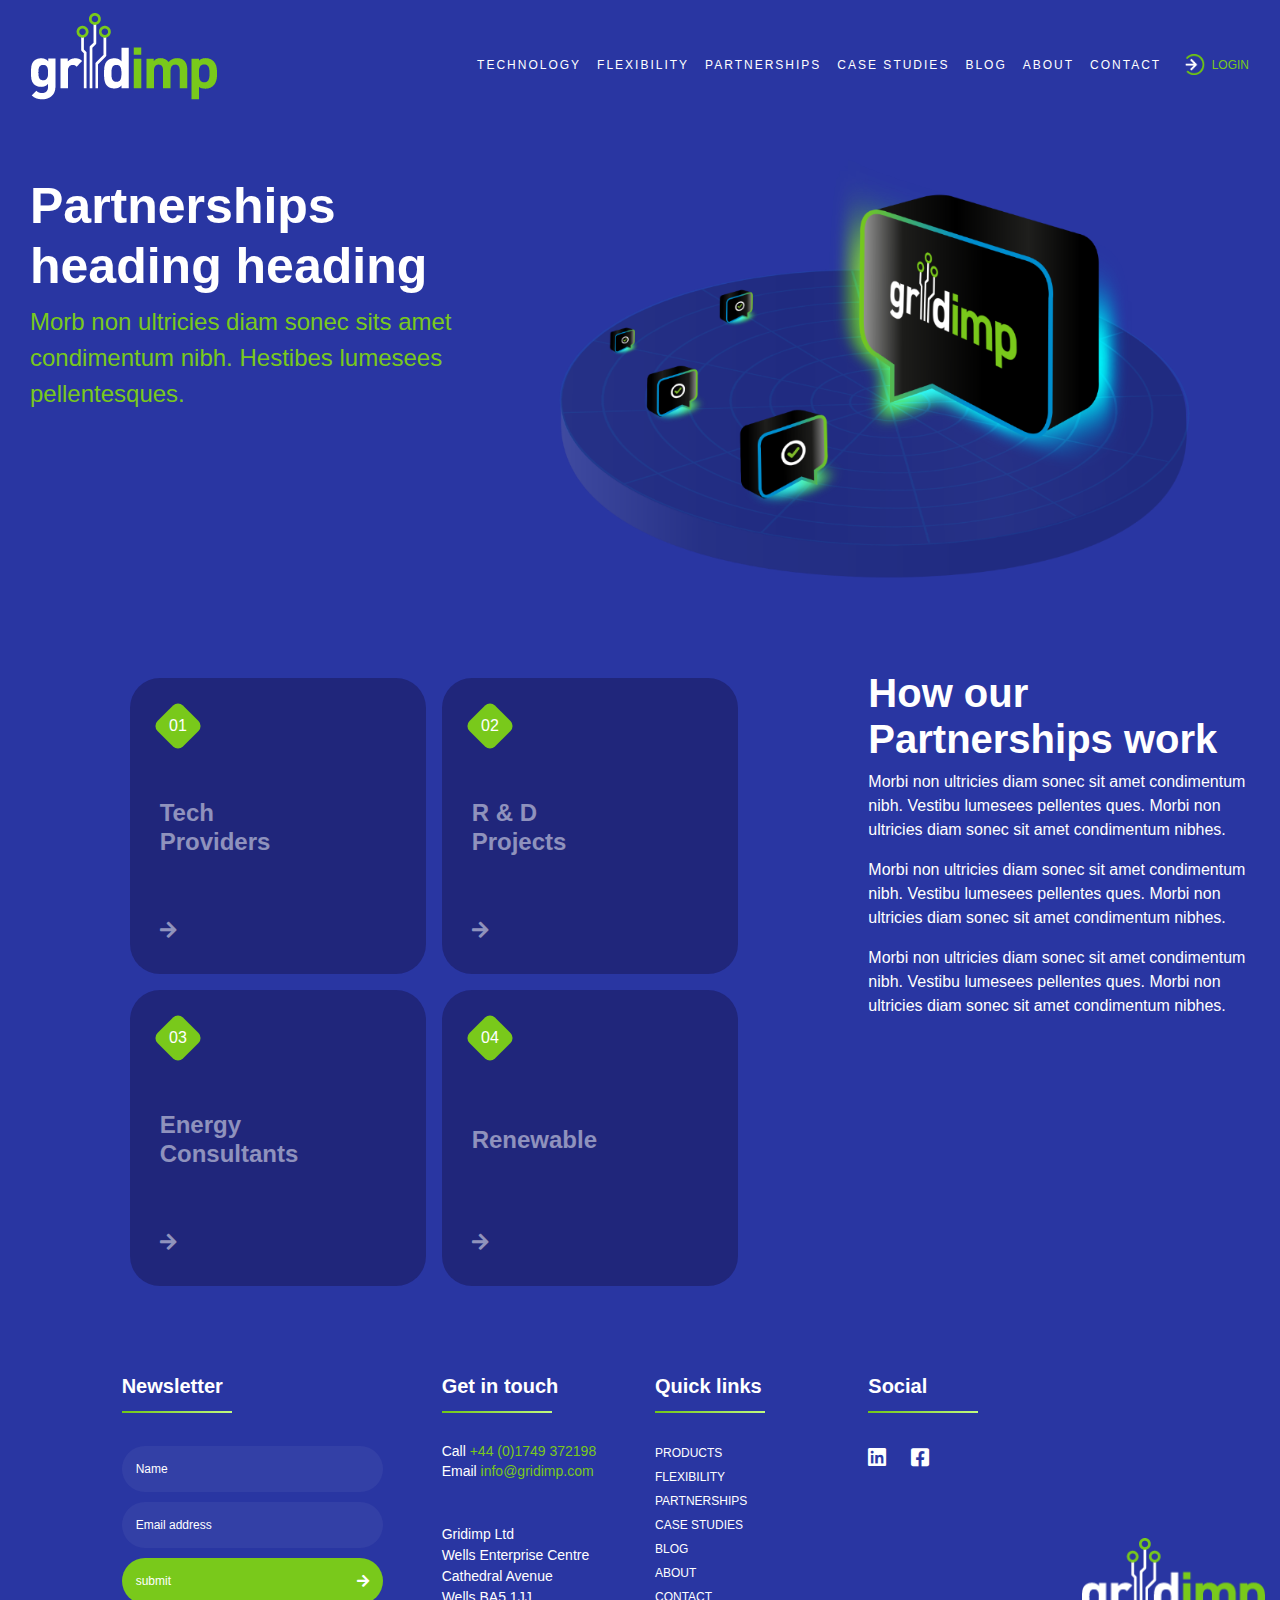
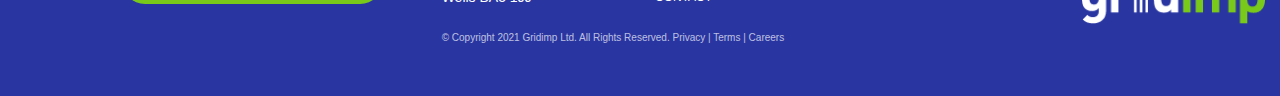
==== index.html @ 1a2877ed "first commit" ====
<!DOCTYPE html>
<html lang="en">

<head>
    <meta charset="UTF-8">
    <meta http-equiv="X-UA-Compatible" content="IE=edge">
    <meta name="viewport" content="width=device-width, initial-scale=1.0">
    <title>Grid</title>
    <link rel="stylesheet" href="./style1.css">
    <link rel="stylesheet" href="./media/icons/icomoon/style.css">
    <!-- BootStrap4.0 -->
    <link rel="stylesheet" href="https://cdn.jsdelivr.net/npm/bootstrap@4.6.1/dist/css/bootstrap.min.css">
    <script src="https://cdn.jsdelivr.net/npm/jquery@3.5.1/dist/jquery.slim.min.js"></script>
    <script src="https://cdn.jsdelivr.net/npm/popper.js@1.16.1/dist/umd/popper.min.js"></script>
    <script src="https://cdn.jsdelivr.net/npm/bootstrap@4.6.1/dist/js/bootstrap.bundle.min.js"></script>
    <!-- BootStrap4.0 -->
    <style>
        .navbar-dark .navbar-nav .nav-link {
            color: #ffffff;
            font-size: 12px;
            font-family: azo-sans-web, sans-serif;
            font-style: normal;
            font-weight: 500;
            letter-spacing: 2px;
            transition: 0.2s linear;
        }

        .navbar-dark .navbar-nav .nav-link:hover,
        .navbar-dark .navbar-nav .nav-link:focus {
            color: #79C91B;
            font-size: 12px;
            font-family: azo-sans-web, sans-serif;
            font-style: normal;
            font-weight: 500;
        }

        .dropdown-menu {
            border: none;
            color: #ffffff;
        }

        .dropdown-item {
            color: #fff;
            font-family: azo-sans-web, sans-serif;
            font-style: normal;
            font-weight: 500;
            font-size: 12px;
        }

        .dropdown-item:hover {
            background-color: transparent;
            color: #79C91B;
        }

        .nav-link {
            position: relative;
        }

        .nav-link::before {
            content: '';
            position: absolute;
            bottom: 0px;
            left: 20px;
            background: linear-gradient(to right, #70C618, #C1FA7F);
            height: 2px;
            width: 0%;
        }

        .nav-link:hover::before {
            width: 80%;
            transition: 0.2s linear;
        }

        @media (max-width: 768px) {
            .nav-link:hover::before {
                width: 18%;
                transition: 0.2s linear;
            }
        }

        .row {
            display: flex;
            flex-wrap: wrap;
            margin-right: -15px;
            margin-left: -15px;
        }
    </style>
</head>

<body>
    <main>
        <!-- Header -->
        <header>
            <!-- Navbar -->
            <nav class="navbar navbar-expand-md bg-transparent navbar-dark">
                <div class="container-fluid">
                    <!-- Brand -->
                    <a class="navbar-brand" href="#0">
                        <img src="./media/gridImpLogo.png" alt="wlogo">
                    </a>

                    <!-- Toggler/collapsibe Button -->
                    <button class="navbar-toggler" type="button" data-toggle="collapse"
                        data-target="#collapsibleNavbar">
                        <span class="navbar-toggler-icon"></span>
                    </button>

                    <!-- Navbar links -->
                    <div class="collapse navbar-collapse" id="collapsibleNavbar">
                        <ul class="navbar-nav pt-3 ml-auto ml-lg-auto">
                            <li class="nav-item">
                                <a class="nav-link" href="#">TECHNOLOGY</a>
                            </li>
                            <li class="nav-item">
                                <a class="nav-link" href="#">FLEXIBILITY</a>
                            </li>
                            <li class="nav-item d-block d-md-none d-lg-block">
                                <a class="nav-link" href="#">PARTNERSHIPS</a>
                            </li>
                            <li class="nav-item d-block  d-md-none d-lg-block">
                                <a class="nav-link" href="#">CASE STUDIES</a>
                            </li>
                            <li class="nav-item d-block  d-md-none d-lg-block">
                                <a class="nav-link" href="#">BLOG</a>
                            </li>
                            <li class="nav-item d-block d-md-none d-lg-block">
                                <a class="nav-link" href="#">ABOUT</a>
                            </li>
                            <li class="nav-item d-block d-md-none d-lg-block">
                                <a class="nav-link" href="#">CONTACT</a>
                            </li>
                            <li class="nav-item dropdown d-none d-md-block d-lg-none">
                                <a class="nav-link dropdown-toggle" href="#" id="navbardrop" data-toggle="dropdown">
                                    MORE
                                </a>
                                <div class="dropdown-menu bg-transparent dropMenu">
                                    <a class="dropdown-item" href="#">CASE STUDIES</a>
                                    <a class="dropdown-item" href="#">BLOG</a>
                                    <a class="dropdown-item" href="#">ABOUT</a>
                                    <a class="dropdown-item" href="#">CONTACT</a>
                                </div>
                            </li>
                            <li class="nav-item pl-lg-3 pt-1">
                                <a href="#0" class="d-block" id="logLink">
                                    <img src="./media/lgBtnGrid.png" alt="lsg" class="loginBtn">
                                    <span class="loginBtnStl">LOGIN</span>
                                </a>
                            </li>
                        </ul>
                    </div>
                </div>
            </nav>
            <div class="showcase">
                <div class="container-fluid d-lg-flex justify-content-between align-items-start">
                    <div class="txtCont mt-5">
                        <h1>Partnerships heading heading</h1>
                        <p>Morb non ultricies diam sonec sits amet condimentum nibh. Hestibes lumesees pellentesques.
                        </p>
                    </div>
                    <img src="./media/speechBubble.png" alt="speech" class="img-fluid speechImg">
                </div>
            </div>

        </header>
        <!-- section: ourservices -->
        <section class="ourservices">
            <div class="container-fluid">
                <div class="row">
                    <div class="col-lg-1">

                    </div>
                    <div class="col-lg-7 d-flex  justify-content-center flex-wrap d-lg-flex justify-content-lg-start">
                        <div class="serviceCard d-flex flex-column justify-content-between m-2">
                            <button class="numBtn">
                                <span class="numBtn-txt">01</span>
                            </button>
                            <h4>Tech Providers</h4>
                            <a href="#0" class="cardArrow"><i class="icon-Arrow"></i></a>
                        </div>
                        <div class="serviceCard d-flex flex-column justify-content-between m-2">
                            <button class="numBtn">
                                <span class="numBtn-txt">02</span>
                            </button>
                            <h4>R & D Projects</h4>
                            <a href="#0" class="cardArrow"><i class="icon-Arrow"></i></a>
                        </div>
                        <div class="serviceCard d-flex flex-column justify-content-between m-2">
                            <button class="numBtn">
                                <span class="numBtn-txt">03</span>
                            </button>
                            <h4>Energy Consultants</h4>
                            <a href="#0" class="cardArrow"><i class="icon-Arrow"></i></a>
                        </div>
                        <div class="serviceCard d-flex flex-column justify-content-between m-2">
                            <button class="numBtn">
                                <span class="numBtn-txt">04</span>
                            </button>
                            <h4>Renewable</h4>
                            <a href="#0" class="cardArrow"><i class="icon-Arrow"></i></a>
                        </div>
                    </div>
                    <div class="serviceText col-12 col-lg-4">
                        <h2>How our
                            Partnerships work
                        </h2>
                        <p>
                            Morbi non ultricies diam sonec sit amet condimentum nibh. Vestibu lumesees pellentes ques.
                            Morbi non ultricies diam sonec sit amet condimentum nibhes.
                        </p>
                        <p>
                            Morbi non ultricies diam sonec sit amet condimentum nibh. Vestibu lumesees pellentes ques.
                            Morbi non ultricies diam sonec sit amet condimentum nibhes.
                        </p>
                        <p>
                            Morbi non ultricies diam sonec sit amet condimentum nibh. Vestibu lumesees pellentes ques.
                            Morbi non ultricies diam sonec sit amet condimentum nibhes.
                        </p>
                    </div>
                </div>
            </div>
        </section>
        <!-- footer -->
        <footer class="pb-5">
            <div class="container-fluid">
                <div class="row">
                    <div class="col-lg-1">

                    </div>
                    <div class="col-8 m-auto m-md-0 col-md-6 col-lg-3">
                        <h5 class="footerHeading">
                            Newsletter
                        </h5>
                        <ul class="newsLetterList mt-5">
                            <li>
                                <input type="text" class="inpItem" placeholder="Name">
                            </li>
                            <li>
                                <input type="text" class="inpItem" placeholder="Email address">
                            </li>
                            <li>
                                <button class="subButton">
                                    <span>submit</span>
                                    <i class="icon-Arrow"></i>
                                </button>
                            </li>
                        </ul>
                    </div>
                    <div class="col-8 m-auto m-md-0 col-md-6 col-lg-2">
                        <h5 class="footerHeading">
                            Get in touch
                        </h5>
                        <ul class="newsLetterList mt-5 gitouch">
                            <li class="contactItems"><span>Call  <a href="#0">+44 (0)1749 372198</a></span></li>
                            <li class="contactItems mb-5"><span>Email  <a href="#0">info@gridimp.com </a> </span></li>
                            <li>
                                <span>
                                    Gridimp Ltd <br>
                                    Wells Enterprise Centre<br>
                                    Cathedral Avenue<br>
                                    Wells BA5 1JJ
                                </span>
                                    
                            </li>
                        </ul>
                    </div>
                    
                    <div class="col-8 m-auto m-md-0 col-md-6 col-lg-2">
                        <h5 class="footerHeading">
                            Quick links
                        </h5>
                        <ul class="newsLetterList quicklist mt-5">
                            <li>
                                <a href="#0">PRODUCTS</a>
                            </li>
                            <li>
                                <a href="#0">FLEXIBILITY</a>
                            </li>
                            <li>
                                <a href="#0">PARTNERSHIPS</a>
                            </li>
                            <li>
                                <a href="#0">CASE STUDIES</a>
                            </li>
                            <li>
                                <a href="#0">BLOG</a>
                            </li>
                            <li>
                                <a href="#0">ABOUT</a>
                            </li>
                            <li>
                                <a href="#0">CONTACT</a>
                            </li>
                        </ul>
                    </div>
                    <div class="col-8 m-auto m-md-0 col-md-6 col-lg-2">
                        <h5 class="footerHeading">
                            Social
                        </h5>
                        <div class="newsLetterList sociallinks mt-5">
                            <a href="#0"><i class="icon-linkedin-square"></i></a>
                            <a href="#0"><i class="icon-facebook-square"></i></a>
                        </div>
                    </div>
                    <div class="col-lg-2 d-none d-lg-flex flex-column justify-content-end">
                        <img src="./media/gridImpLogo.png" alt="gridLog" class="img-fluid">
                     </div>
                </div>
                <div class="row">
                    <div class="col-4">

                    </div>
                    <div class="col-lg-4 text-center text-lg-left">
                        <!-- <pre class="copyrightTxt">© Copyright 2021 Gridimp Ltd. All Rights Reserved. Privacy   |   Terms   |   Careers</pre> -->
                        <span  class="copyrightTxt">
                            © Copyright 2021 Gridimp Ltd. All Rights Reserved. Privacy   |   Terms   |   Careers
                        </span>
                        
                    </div>
                    <div class="col-2">
                        
                    </div>
                    
                    
                </div>
            </div>
        </footer> 
    </main>
</body>

</html>
---- style1.css ----
@font-face {
    font-family: Poppins;
    src: url("./font/Poppins/Poppins-Black.ttf");
}

@font-face {
    font-family: PoppinReg;
    src: url("./media/font/Poppins/Poppins-Regular.ttf");
}
@font-face {
    font-family: PoppinMed;
    src: url('./font/Poppins/Poppins-Medium.ttf');
}
*{
    margin: 0;
    padding: 0;
}

main{
    background-color: #2936A2;
    min-height: 100vh;
}
.loginBtn{
    width: 20px;
    transition: 0.4s linear;
}
.loginBtnStl{
    color: #79C91B;
    font-family: azo-sans-web, sans-serif;
    font-style: normal;
    font-weight: 500;
    font-size: 12px;
    padding-left: 2px; 
}
#logLink{
    text-decoration: none;
}
#logLink:hover .loginBtn{
    transform: rotate(-90deg);
}

.showcase{
    padding: 15px;
}
.speechImg{
    max-width: 800px;
    min-width: 30px;
    animation-name: anim1;
    animation-duration: 2s;
    animation-iteration-count: infinite;
    animation-timing-function: linear;
}

@keyframes anim1 {
    0%   {transform: rotateY(-90deg);}
    25%  {transform: rotateY(-45deg);}
    50% {transform: rotateY(0deg);}
    75%  {transform: rotateY(45deg);}
    100%{transform: rotateY(90deg);}
  }

.txtCont{
    max-width: 480px;
}
.txtCont h1{
    color: white;
    font-family: azo-sans-web, sans-serif;
    font-style: normal;
    font-weight: 700;
    font-size: 50px;
}

.txtCont p{
    color: #79C91B;
    font-family: azo-sans-web, sans-serif;
    font-style: normal;
    font-weight: 400;
    font-size: 24px;
}


@media (max-width: 991px) {
    .txtCont h1{
        font-size: 42px;
    }
    .txtCont p{
        font-size: 18px;
    }
    .txtCont{
        max-width: 95%;
        text-align: center;
        margin: auto;
    }
}   


.serviceText h2{
    color: #fff;
    font-size: 40px;
    font-family: azo-sans-web, sans-serif;
    font-style: normal;
    font-weight: 700;
    line-height: 46px;
}

.serviceText p{
    color: #FFFFFF;
    font-size: 16px;
    font-family: azo-sans-web, sans-serif;
    font-style: normal;
    font-weight: 400;
    line-height: 24px;
}

.serviceCard{
    width: 296px;
    height: 296px;
    background-color: #20267B;
    border-radius: 30px;
    padding: 30px;
    z-index: 10;
    position: relative;
    overflow: hidden;
}

.serviceCard:hover h4{
    color: #0063C5;
    transition: 0.5s linear;
}
.serviceCard::before{
    content: '';
    /* border-radius: 30px; */
    width: 100%;
    height: 100%;
    position: absolute;
    top: 100%;
    left: 0%;
    bottom: 0;
    z-index: -1;
    transition: 0.3s linear;
}


.serviceCard:hover::before{
    background: url("./media/popImg.jpg");
    top: 0%;
    overflow: hidden;
}




@media (min-width: 768px) and (max-width: 1200px) {
    .serviceCard{
        width: 240px;
        height: 240px;
    }  
}   

.serviceCard h4{
    font-family: azo-sans-web, sans-serif;
    font-style: normal;
    font-weight: 700;
    font-size: 24px;
    /* color: #FFFFFF; */
    color: rgba(255,255,255,0.5);
    width: 165px;
}
.cardArrow{
    text-decoration: none;
    opacity: 50%;
}

.numBtn{
    background-color: #79C91B;
    border: none;
    width: 36px;
    height: 36px;
    transform: rotate(45deg);
    border-radius: 7px;
}
.numBtn-txt{
    color: white;
    display: inline-block;
    transform: rotate(-45deg);
    text-align: center;
}

.newsLetterList{
    list-style-type: none; 
}

.newsLetterList li{
    margin: 10px 0px 10px 0px;
}   
.subButton{
    width: 90%;
    border: none;
    padding: 14px;
    border-radius: 30px;
    background-color: #79C91B;
    display: flex;
    justify-content: space-between;
    align-items: center;
    color: #FFFFFF;
    font-family: azo-sans-web, sans-serif;
    font-style: normal;
    font-weight: 500;
    font-size: 12px;
}
.inpItem{
    padding: 14px;
    border: none;
    padding: 14px;
    border-radius: 30px;
    width: 90%;
    background-color:#ffffff0d;
    outline: none;
    color: #79C91B;
    font-family: azo-sans-web, sans-serif;
    font-style: normal;
    font-weight: 400;
    font-size: 12px;
}
::placeholder {
    color: #FFFFFF;
    opacity: 1; /* Firefox */
  }

footer{
    margin-top: 80px;
}
.footerHeading{
    position: relative;
    color: white;
    font-family: azo-sans-web, sans-serif;
    font-style: normal;
    font-weight: 600;
    font-size: 20px;
}
.footerHeading::before{
    content: '';
    position: absolute;
    left: 0;
    bottom: -15px;
    height: 2px;
    width: 110px;
    background: linear-gradient(to right, #70C618,#C1FA7F);
}
.contactItems span a{
    text-decoration: none;
    color: #79C91B;
}
.gitouch li{
    color: #fff;
    font-family: azo-sans-web, sans-serif;
    font-style: normal;
    font-weight: 400;
    font-size: 14px;
    /* line-height: 10px; */
}   

.contactItems{
    line-height: 10px; 
}

.quicklist li{
    color: #fff;
    font-family: azo-sans-web, sans-serif;
    font-style: normal;
    font-weight: 400;
    font-size: 12px;
    line-height: 14px; 
    cursor: pointer;
}

.quicklist li a{
    text-decoration: none;
    color: white;
    
}
.quicklist li:hover a{
    color: #79C91B;
    transition: 0.4s linear;
}
.sociallinks a{
    display: inline-block;
    margin-right: 20px;
    font-size: 18px;
}
.sociallinks a:hover{
    transform: translateY(-5px);
    transition: 0.4s linear;
}
.copyrightTxt{
    color: #ffffffb3;
    font-family: azo-sans-web, sans-serif;
    font-style: normal;
    font-weight: 400;
    font-size: 10px;
    line-height: 18px;
}
---- media/icons/icomoon/style.css ----
@font-face {
  font-family: 'icomoon';
  src:  url('fonts/icomoon.eot?9xdqia');
  src:  url('fonts/icomoon.eot?9xdqia#iefix') format('embedded-opentype'),
    url('fonts/icomoon.ttf?9xdqia') format('truetype'),
    url('fonts/icomoon.woff?9xdqia') format('woff'),
    url('fonts/icomoon.svg?9xdqia#icomoon') format('svg');
  font-weight: normal;
  font-style: normal;
  font-display: block;
}

[class^="icon-"], [class*=" icon-"] {
  /* use !important to prevent issues with browser extensions that change fonts */
  font-family: 'icomoon' !important;
  /* speak: never; */
  font-style: normal;
  font-weight: normal;
  font-variant: normal;
  text-transform: none;
  line-height: 1;

  /* Better Font Rendering =========== */
  -webkit-font-smoothing: antialiased;
  -moz-osx-font-smoothing: grayscale;
}

.icon-facebook-square:before {
  content: "\e901";
  color: #fff;
}
.icon-linkedin-square:before {
  content: "\e902";
  color: #fff;
}
.icon-Arrow:before {
  content: "\e900";
  color: #fff;
}
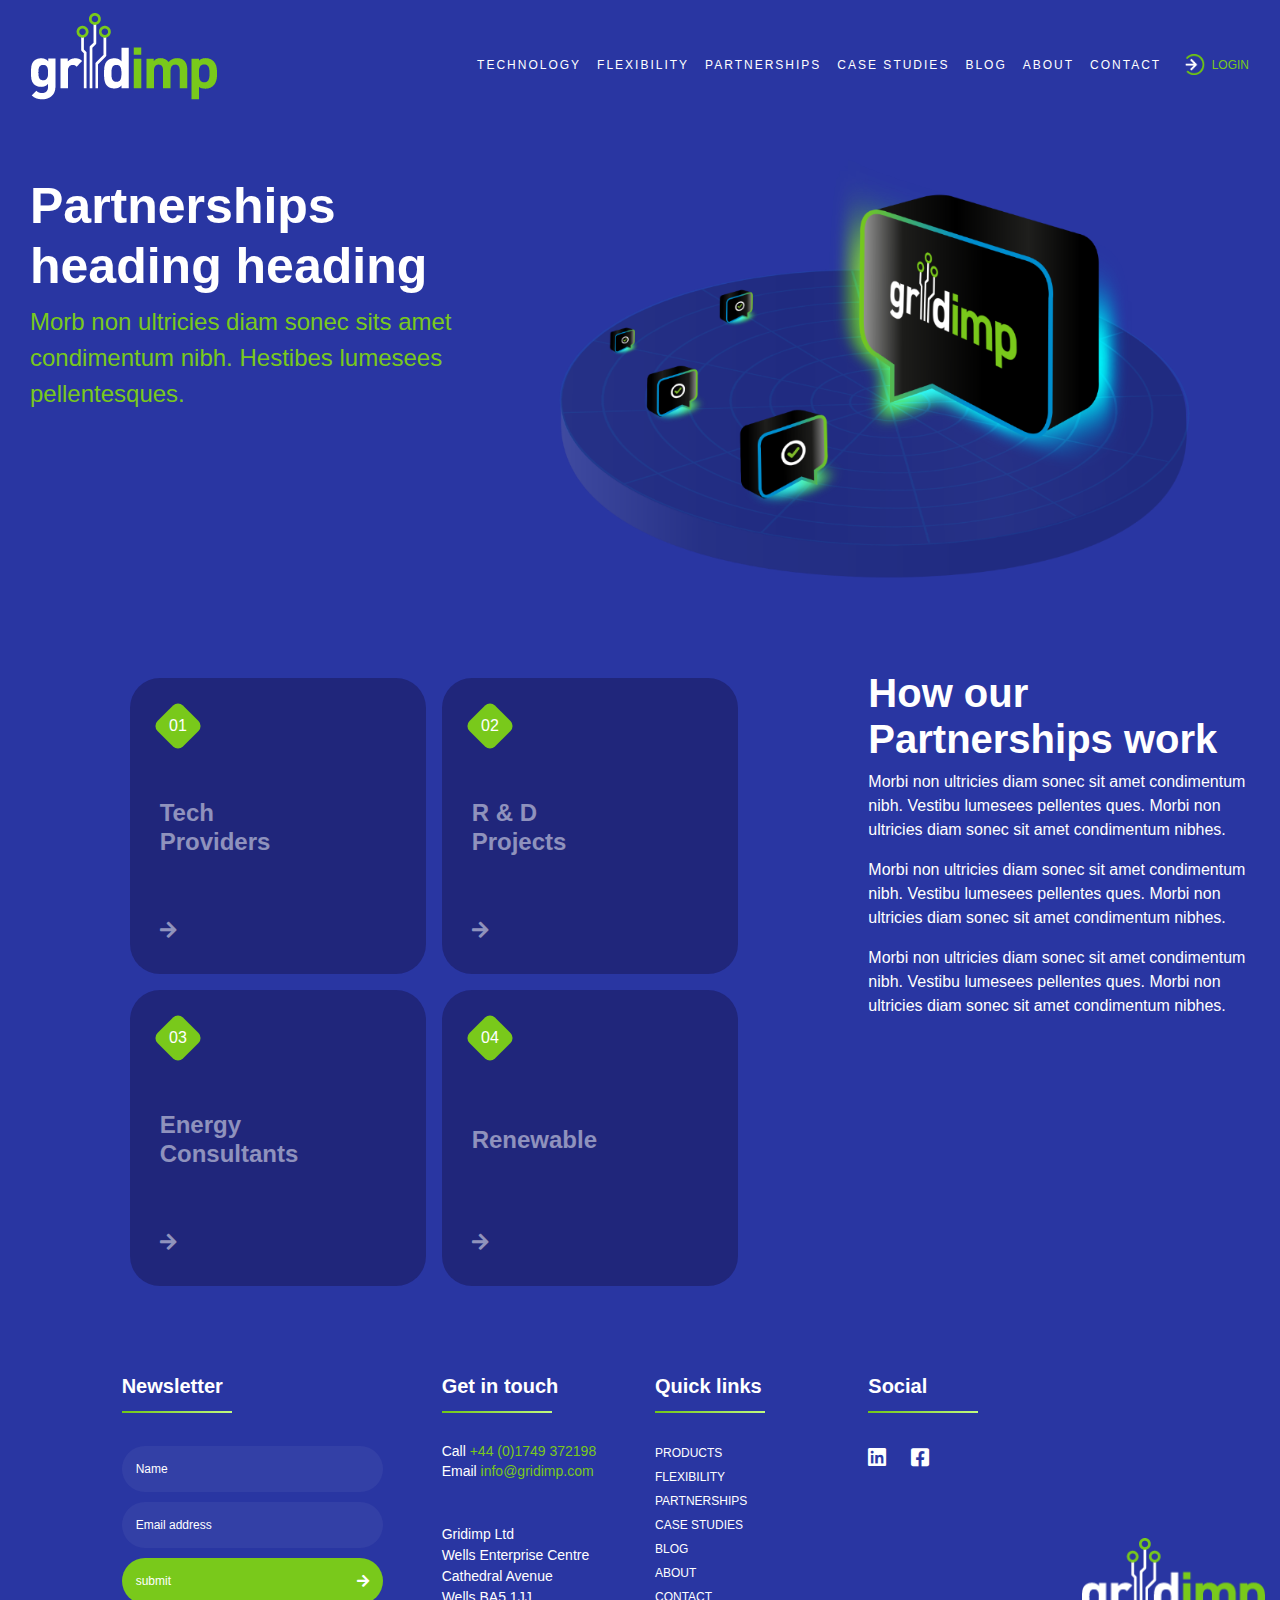
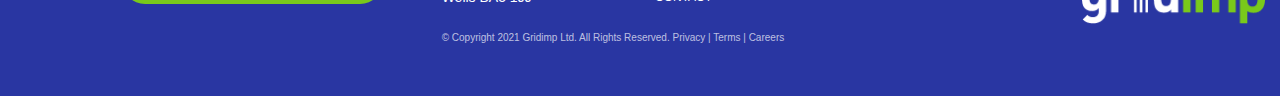
==== commit 9b790551: "second commit" ====
--- a/index.html
+++ b/index.html
@@ -312,7 +312,7 @@
                     <div class="col-lg-4 text-center text-lg-left">
                         <!-- <pre class="copyrightTxt">© Copyright 2021 Gridimp Ltd. All Rights Reserved. Privacy   |   Terms   |   Careers</pre> -->
                         <span  class="copyrightTxt">
-                            © Copyright 2021 Gridimp Ltd. All Rights Reserved. Privacy   |   Terms   |   Careers
+                            © Copyright 2021 Gridimp Ltd. All Rights Reserved. <a href="#0">Privacy</a>    |   <a href="#0">Terms</a>   |   <a href="#0">Careers</a>
                         </span>
                         
                     </div>
--- a/style1.css
+++ b/style1.css
@@ -299,4 +299,14 @@
     font-weight: 400;
     font-size: 10px;
     line-height: 18px;
+}
+
+.copyrightTxt a{
+    text-decoration: none;
+    color: #ffffffb3;
+}
+
+.copyrightTxt a:hover{
+    color: green;
+    transition: 0.5s linear;
 }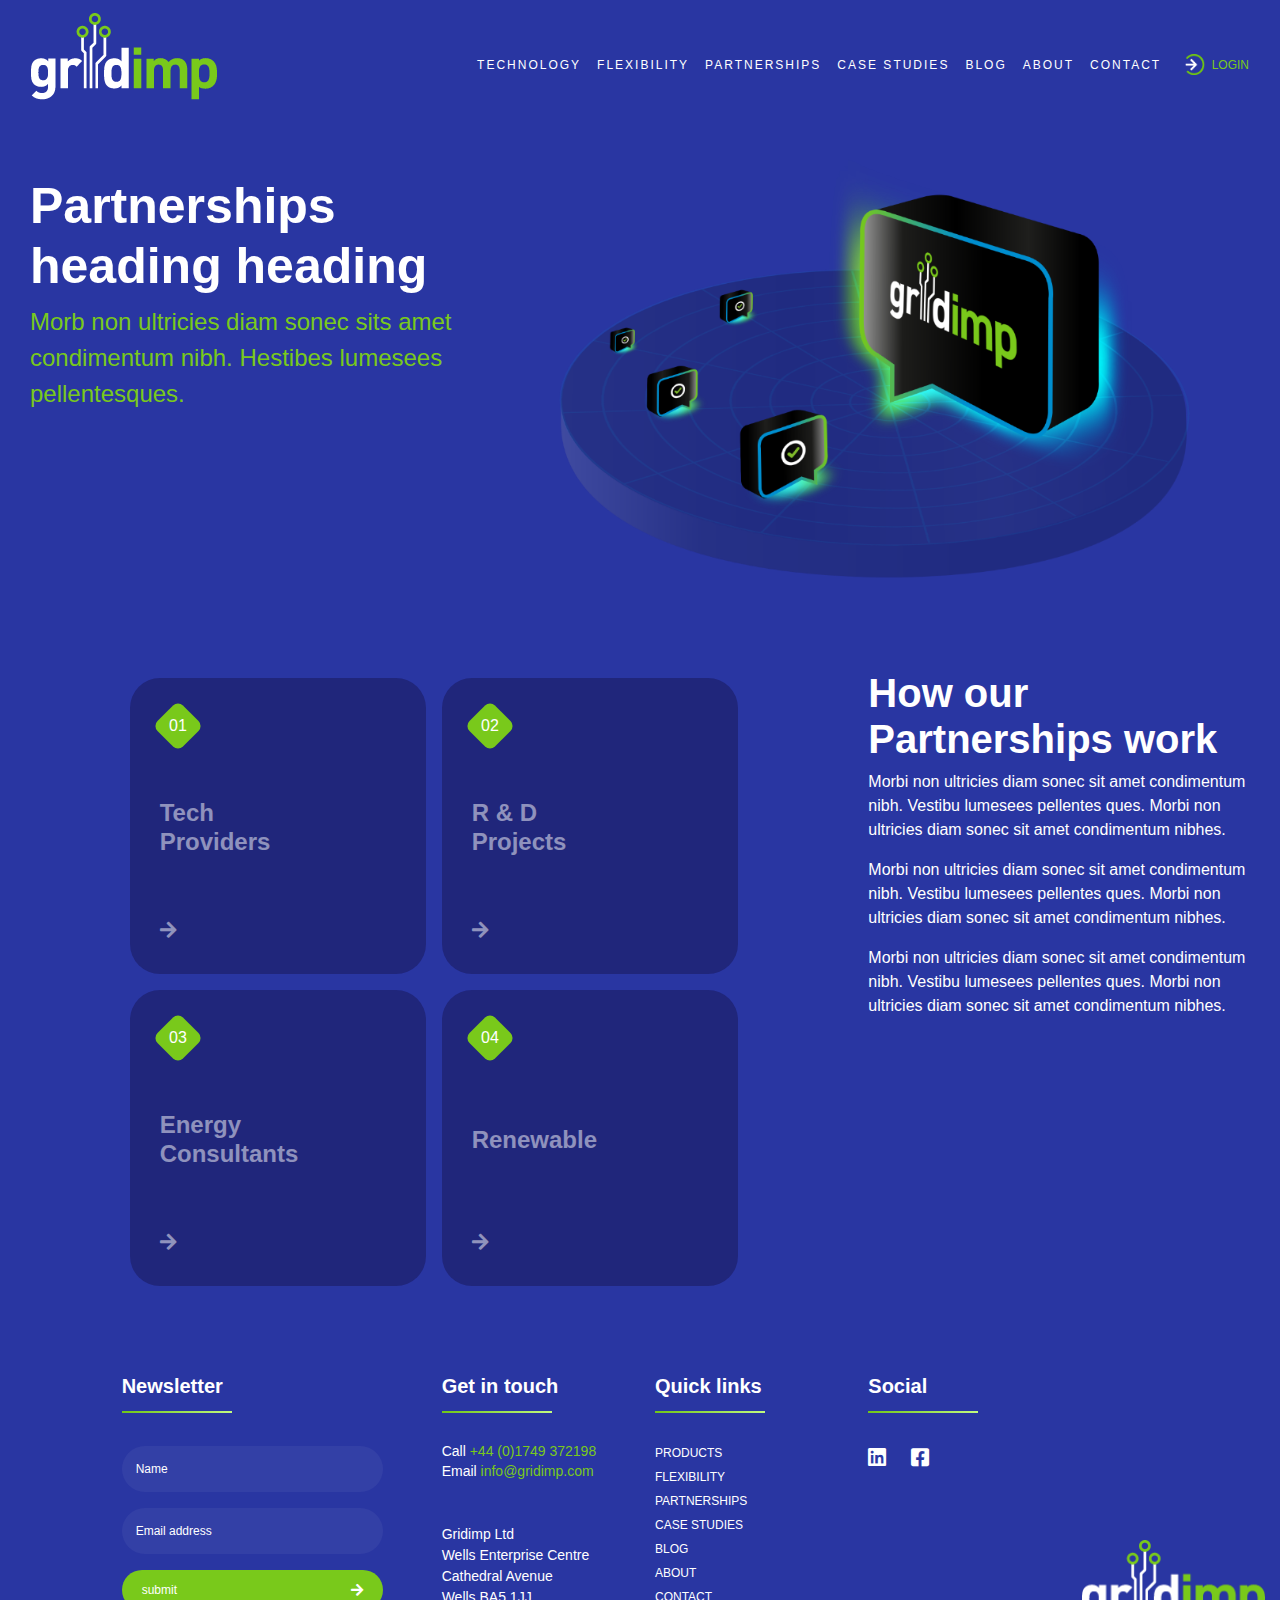
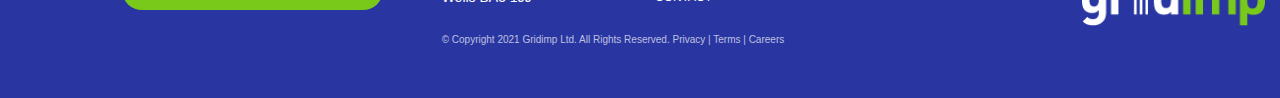
==== commit ae1f1a2f: "newsletter correction" ====
--- a/index.html
+++ b/index.html
@@ -84,6 +84,22 @@
             margin-right: -15px;
             margin-left: -15px;
         }
+
+        .subButton{
+            width: 90%;
+            border: none;
+            padding: 20px;
+            border-radius: 30px;
+            background-color: #79C91B;
+            display: flex;
+            justify-content: space-between;
+            align-items: center;
+            color: #FFFFFF;
+            font-family: azo-sans-web, sans-serif;
+            font-style: normal;
+            font-weight: 500;
+            font-size: 12px;
+        }
     </style>
 </head>
 
@@ -230,7 +246,7 @@
                         <h5 class="footerHeading">
                             Newsletter
                         </h5>
-                        <ul class="newsLetterList mt-5">
+                        <!-- <ul class="newsLetterList mt-5">
                             <li>
                                 <input type="text" class="inpItem" placeholder="Name">
                             </li>
@@ -243,15 +259,25 @@
                                     <i class="icon-Arrow"></i>
                                 </button>
                             </li>
-                        </ul>
+                        </ul> -->
+                        <form action="./submit.html" class="mt-5">
+                            <div class="form-group">
+                                <input type="text" class="inpItem" placeholder="Name">
+                                <input type="text" class="inpItem mt-3" placeholder="Email address">
+                                <button type="submit" class="subButton mt-3 form-control">
+                                    <span>submit</span>
+                                    <i class="icon-Arrow"></i>
+                                </button>
+                            </div>
+                        </form>
                     </div>
                     <div class="col-8 m-auto m-md-0 col-md-6 col-lg-2">
                         <h5 class="footerHeading">
                             Get in touch
                         </h5>
                         <ul class="newsLetterList mt-5 gitouch">
-                            <li class="contactItems"><span>Call  <a href="#0">+44 (0)1749 372198</a></span></li>
-                            <li class="contactItems mb-5"><span>Email  <a href="#0">info@gridimp.com </a> </span></li>
+                            <li class="contactItems"><span>Call <a href="#0">+44 (0)1749 372198</a></span></li>
+                            <li class="contactItems mb-5"><span>Email <a href="#0">info@gridimp.com </a> </span></li>
                             <li>
                                 <span>
                                     Gridimp Ltd <br>
@@ -259,11 +285,11 @@
                                     Cathedral Avenue<br>
                                     Wells BA5 1JJ
                                 </span>
-                                    
+
                             </li>
                         </ul>
                     </div>
-                    
+
                     <div class="col-8 m-auto m-md-0 col-md-6 col-lg-2">
                         <h5 class="footerHeading">
                             Quick links
@@ -303,7 +329,7 @@
                     </div>
                     <div class="col-lg-2 d-none d-lg-flex flex-column justify-content-end">
                         <img src="./media/gridImpLogo.png" alt="gridLog" class="img-fluid">
-                     </div>
+                    </div>
                 </div>
                 <div class="row">
                     <div class="col-4">
@@ -311,19 +337,20 @@
                     </div>
                     <div class="col-lg-4 text-center text-lg-left">
                         <!-- <pre class="copyrightTxt">© Copyright 2021 Gridimp Ltd. All Rights Reserved. Privacy   |   Terms   |   Careers</pre> -->
-                        <span  class="copyrightTxt">
-                            © Copyright 2021 Gridimp Ltd. All Rights Reserved. <a href="#0">Privacy</a>    |   <a href="#0">Terms</a>   |   <a href="#0">Careers</a>
+                        <span class="copyrightTxt">
+                            © Copyright 2021 Gridimp Ltd. All Rights Reserved. <a href="#0">Privacy</a> | <a
+                                href="#0">Terms</a> | <a href="#0">Careers</a>
                         </span>
-                        
+
                     </div>
                     <div class="col-2">
-                        
-                    </div>
-                    
-                    
+
+                    </div>
+
+
                 </div>
             </div>
-        </footer> 
+        </footer>
     </main>
 </body>
 
--- a/style1.css
+++ b/style1.css
@@ -221,6 +221,7 @@
     font-style: normal;
     font-weight: 400;
     font-size: 12px;
+    
 }
 ::placeholder {
     color: #FFFFFF;
@@ -307,6 +308,6 @@
 }
 
 .copyrightTxt a:hover{
-    color: green;
+    color: #79C91B;
     transition: 0.5s linear;
 }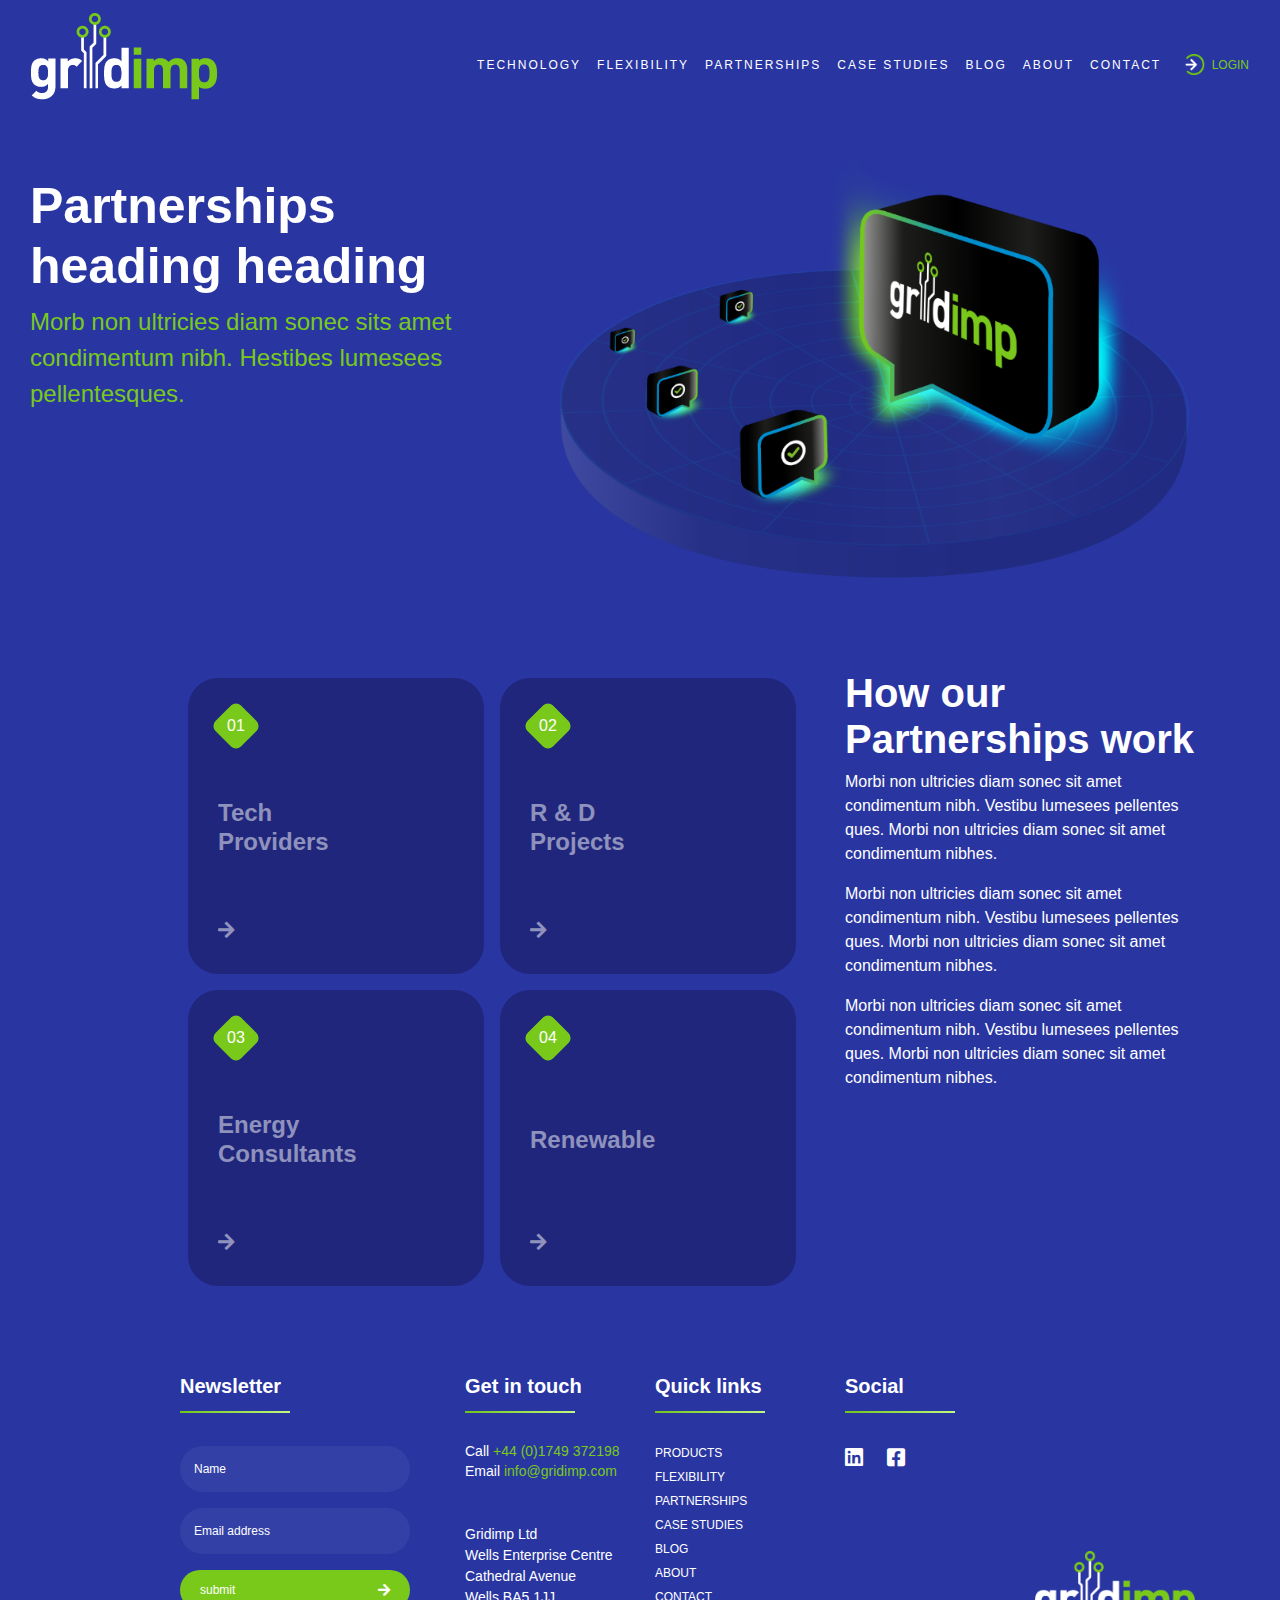
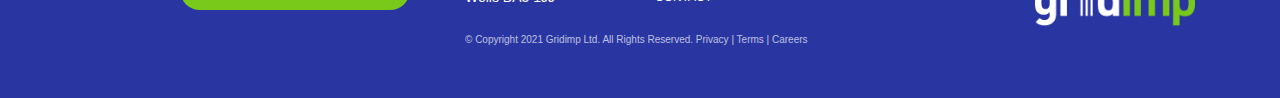
==== commit 8a6fa5ce: "changed containers" ====
--- a/index.html
+++ b/index.html
@@ -63,7 +63,7 @@
             left: 20px;
             background: linear-gradient(to right, #70C618, #C1FA7F);
             height: 2px;
-            width: 0%;
+            width: 0;
         }
 
         .nav-link:hover::before {
@@ -73,7 +73,7 @@
 
         @media (max-width: 768px) {
             .nav-link:hover::before {
-                width: 18%;
+                width: 20%;
                 transition: 0.2s linear;
             }
         }
@@ -180,7 +180,7 @@
         </header>
         <!-- section: ourservices -->
         <section class="ourservices">
-            <div class="container-fluid">
+            <div class="container">
                 <div class="row">
                     <div class="col-lg-1">
 
@@ -237,7 +237,7 @@
         </section>
         <!-- footer -->
         <footer class="pb-5">
-            <div class="container-fluid">
+            <div class="container">
                 <div class="row">
                     <div class="col-lg-1">
 
@@ -276,8 +276,8 @@
                             Get in touch
                         </h5>
                         <ul class="newsLetterList mt-5 gitouch">
-                            <li class="contactItems"><span>Call <a href="#0">+44 (0)1749 372198</a></span></li>
-                            <li class="contactItems mb-5"><span>Email <a href="#0">info@gridimp.com </a> </span></li>
+                            <li class="contactItems"><span>Call <a href="tel: +44 (0)1749 372198">+44 (0)1749 372198</a></span></li>
+                            <li class="contactItems mb-5"><span>Email <a href="mailto: info@gridimp.com">info@gridimp.com </a> </span></li>
                             <li>
                                 <span>
                                     Gridimp Ltd <br>
--- a/style1.css
+++ b/style1.css
@@ -47,16 +47,19 @@
     min-width: 30px;
     animation-name: anim1;
     animation-duration: 2s;
-    animation-iteration-count: infinite;
+    animation-iteration-count: 3;
     animation-timing-function: linear;
 }
 
 @keyframes anim1 {
-    0%   {transform: rotateY(-90deg);}
-    25%  {transform: rotateY(-45deg);}
+    /* 0%   {transform: rotateY(-180deg);}
+    25%  {transform: rotateY(-90deg);}
     50% {transform: rotateY(0deg);}
-    75%  {transform: rotateY(45deg);}
-    100%{transform: rotateY(90deg);}
+    75%  {transform: rotateY(90deg);}
+    100%{transform: rotateY(180deg);} */
+    0% {transform: scale(1);}
+    50% {transform: scale(0.8);}
+    100% {transform: scale(1);}
   }
 
 .txtCont{
